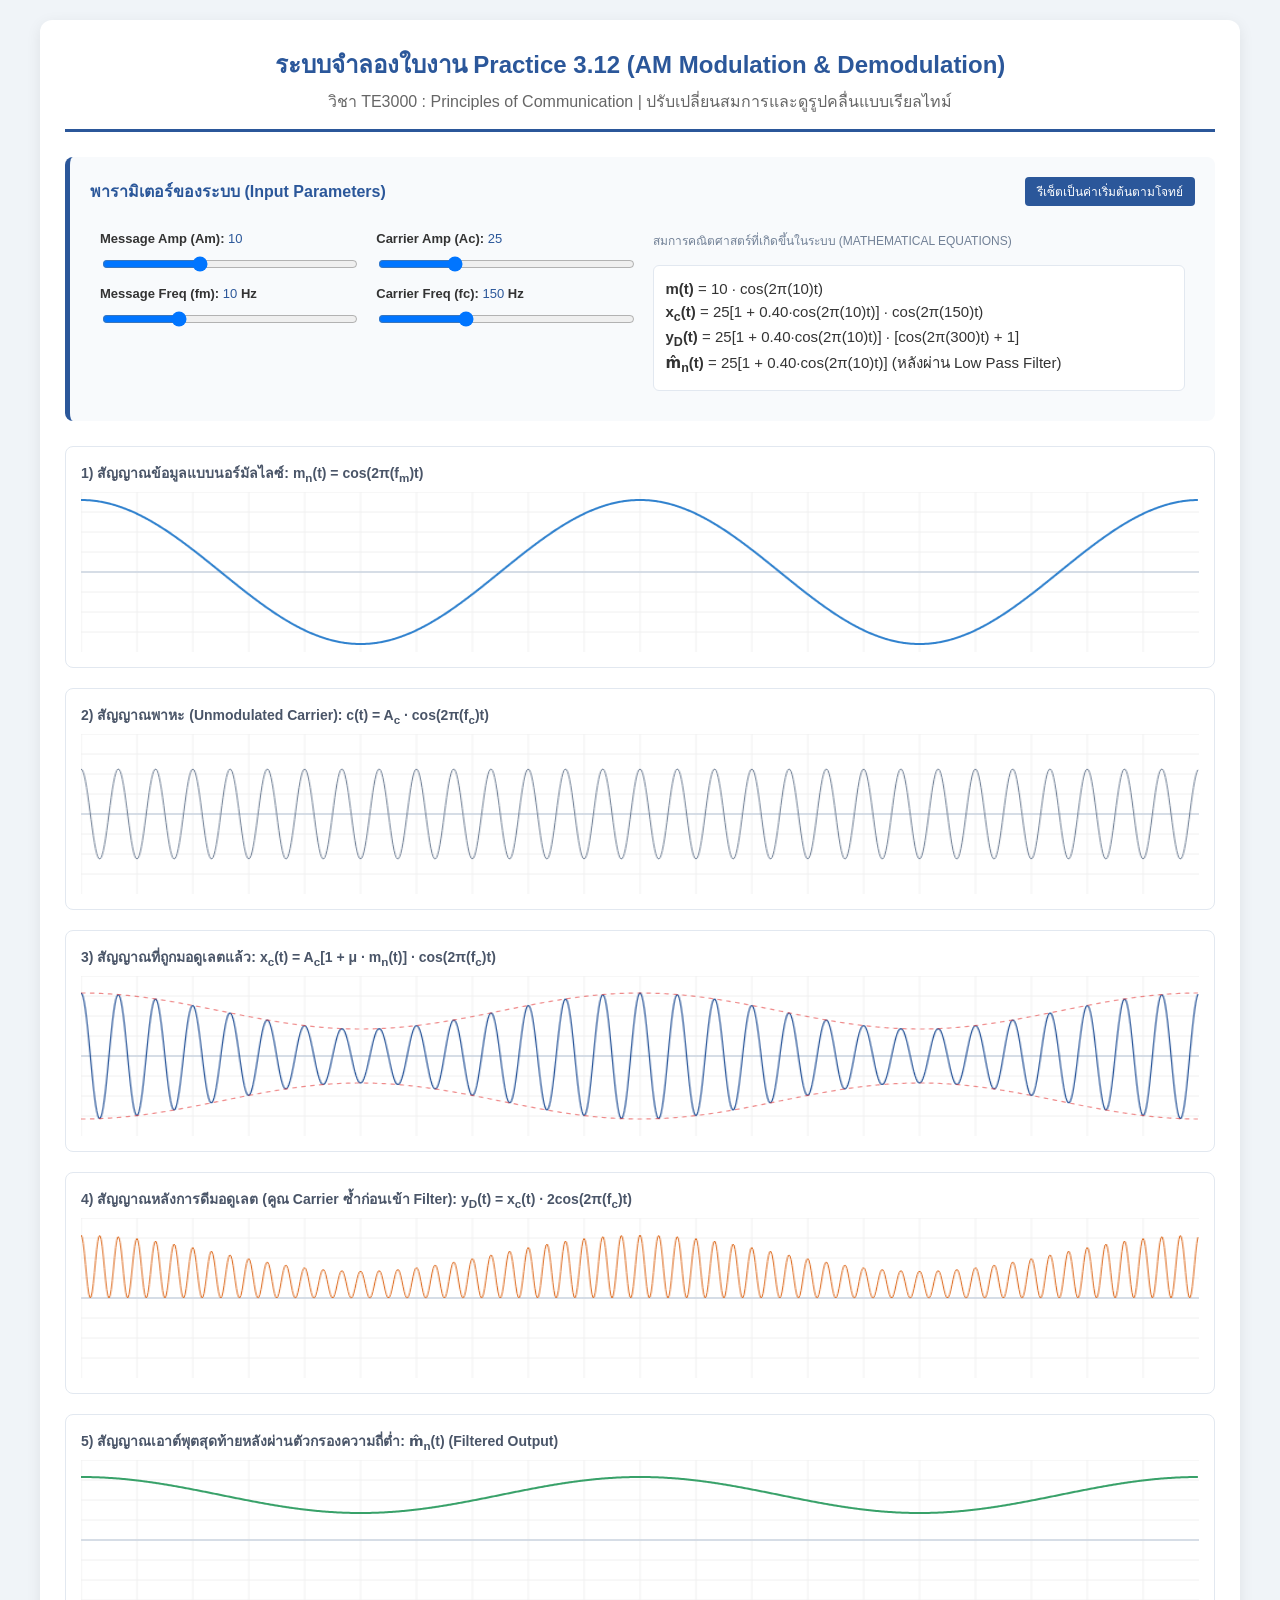
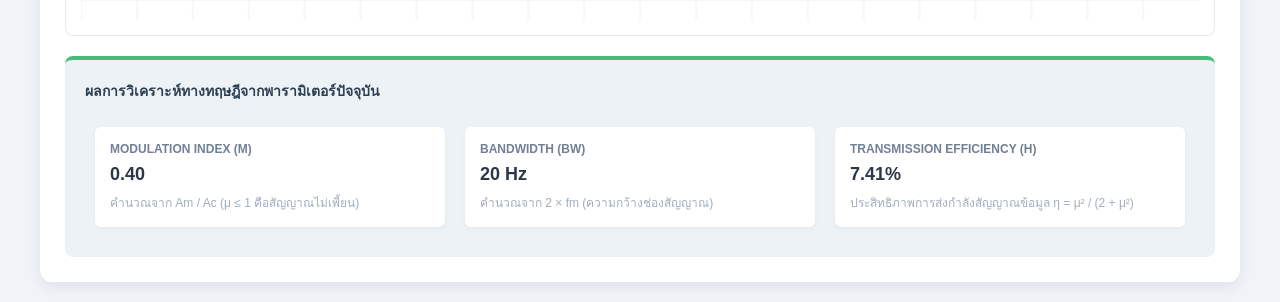
==== index.html @ 5f6ad532 "fix filename to index.html" ====
<!DOCTYPE html>
<html lang="th">
<head>
    <meta charset="UTF-8">
    <meta name="viewport" content="width=device-width, initial-scale=1.0">
    <title>LINEAR MODULATION</title>
    <style>
        * {
            box-sizing: border-box;
            font-family: 'Segoe UI', Tahoma, Geneva, Verdana, sans-serif;
        }
        body {
            background-color: #f0f4f8;
            color: #333;
            margin: 0;
            padding: 20px;
        }
        .container {
            max-width: 1200px;
            margin: 0 auto;
            background: white;
            padding: 25px;
            border-radius: 12px;
            box-shadow: 0 4px 15px rgba(0,0,0,0.08);
        }
        .header {
            text-align: center;
            border-bottom: 3px solid #2b579a;
            padding-bottom: 15px;
            margin-bottom: 25px;
        }
        .header h1 {
            color: #2b579a;
            margin: 0;
            font-size: 24px;
        }
        .header p {
            color: #666;
            margin: 5px 0 0 0;
        }
        .control-panel {
            background: #f8fafc;
            padding: 20px;
            border-radius: 8px;
            border-left: 5px solid #2b579a;
            margin-bottom: 25px;
        }
        .panel-title {
            font-weight: bold;
            font-size: 16px;
            margin-bottom: 15px;
            color: #2b579a;
            display: flex;
            justify-content: space-between;
            align-items: center;
        }
        .btn-reset {
            background: #2b579a;
            color: white;
            border: none;
            padding: 5px 12px;
            border-radius: 4px;
            cursor: pointer;
            font-size: 12px;
        }
        .btn-reset:hover {
            background: #1e3d70;
        }
        .grid-controls {
            display: table;
            width: 100%;
        }
        .grid-row {
            display: table-row;
        }
        .grid-cell {
            display: table-cell;
            width: 25%;
            padding: 10px;
            vertical-align: top;
        }
        .control-group {
            margin-bottom: 10px;
        }
        .control-group label {
            display: block;
            font-size: 13px;
            font-weight: 600;
            margin-bottom: 5px;
        }
        .control-group input[type="range"] {
            width: 100%;
            margin-top: 5px;
        }
        .value-display {
            font-weight: normal;
            color: #2b579a;
        }
        .math-box {
            background: #fff;
            border: 1px solid #e2e8f0;
            padding: 12px;
            border-radius: 6px;
            margin-top: 15px;
            font-family: 'Times New Roman', Times, serif;
            font-size: 15px;
            line-height: 1.5;
        }
        .math-title {
            font-family: sans-serif;
            font-size: 12px;
            color: #718096;
            text-transform: uppercase;
            margin-bottom: 5px;
        }
        .canvas-container {
            margin-bottom: 20px;
            background: #fff;
            border: 1px solid #e2e8f0;
            border-radius: 8px;
            padding: 15px;
        }
        .canvas-title {
            font-size: 14px;
            font-weight: bold;
            margin-bottom: 8px;
            color: #4a5568;
        }
        canvas {
            width: 100%;
            height: 160px;
            display: block;
        }
        .analysis-panel {
            background: #edf2f7;
            padding: 20px;
            border-radius: 8px;
            border-top: 4px solid #48bb78;
        }
        .analysis-grid {
            display: table;
            width: 100%;
        }
        .analysis-cell {
            display: table-cell;
            width: 33.33%;
            padding: 10px;
            vertical-align: top;
        }
        .stat-card {
            background: white;
            padding: 15px;
            border-radius: 6px;
            box-shadow: 0 2px 4px rgba(0,0,0,0.04);
            height: 100%;
        }
        .stat-label {
            font-size: 12px;
            color: #718096;
            font-weight: 600;
            text-transform: uppercase;
        }
        .stat-value {
            font-size: 18px;
            font-weight: bold;
            color: #2d3748;
            margin: 8px 0;
        }
        .stat-desc {
            font-size: 12px;
            color: #a0aec0;
        }
        @media (max-width: 768px) {
            .grid-cell, .analysis-cell {
                display: block;
                width: 100%;
                padding: 5px 0;
            }
        }
    </style>
</head>
<body>

<div class="container">
    <div class="header">
        <h1>ระบบจำลองใบงาน Practice 3.12 (AM Modulation & Demodulation)</h1>
        <p>วิชา TE3000 : Principles of Communication | ปรับเปลี่ยนสมการและดูรูปคลื่นแบบเรียลไทม์</p>
    </div>

    <div class="main-layout">
        <div class="control-panel">
            <div class="panel-title">
                <span>พารามิเตอร์ของระบบ (Input Parameters)</span>
                <button class="btn-reset" onclick="resetToDefaults()">รีเซ็ตเป็นค่าเริ่มต้นตามโจทย์</button>
            </div>
            
            <div class="grid-controls">
                <div class="grid-row">
                    <div class="grid-cell">
                        <div class="control-group">
                            <label>Message Amp (Am): <span id="Am-val" class="value-display">10</span></label>
                            <input type="range" id="param-Am" min="1" max="25" step="0.5" value="10">
                        </div>
                        <div class="control-group">
                            <label>Message Freq (fm): <span id="fm-val" class="value-display">10</span> Hz</label>
                            <input type="range" id="param-fm" min="2" max="30" step="1" value="10">
                        </div>
                    </div>
                    
                    <div class="grid-cell">
                        <div class="control-group">
                            <label>Carrier Amp (Ac): <span id="Ac-val" class="value-display">25</span></label>
                            <input type="range" id="param-Ac" min="15" max="50" step="1" value="25">
                        </div>
                        <div class="control-group">
                            <label>Carrier Freq (fc): <span id="fc-val" class="value-display">150</span> Hz</label>
                            <input type="range" id="param-fc" min="100" max="250" step="5" value="150">
                        </div>
                    </div>

                    <div class="grid-cell" style="width: 50%;">
                        <div class="math-title">สมการคณิตศาสตร์ที่เกิดขึ้นในระบบ (Mathematical Equations)</div>
                        <div class="math-box">
                            <div><strong>m(t)</strong> = <span id="eq-mt">10 · cos(2π(10)t)</span></div>
                            <div><strong>x<sub>c</sub>(t)</strong> = <span id="eq-xct">25[1 + 0.40·cos(2π(10)t)] · cos(2π(150)t)</span></div>
                            <div><strong>y<sub>D</sub>(t)</strong> = <span id="eq-ydt">25[1 + 0.40·cos(2π(10)t)] · [cos(2π(300)t) + 1]</span></div>
                            <div><strong>m̂<sub>n</sub>(t)</strong> = <span id="eq-mnt">25[1 + 0.40·cos(2π(10)t)]</span> (หลังผ่าน Low Pass Filter)</div>
                        </div>
                    </div>
                </div>
            </div>
        </div>

        <div class="visual-panel">
            <div class="canvas-container">
                <div class="canvas-title">1) สัญญาณข้อมูลแบบนอร์มัลไลซ์: m<sub>n</sub>(t) = cos(2π(f<sub>m</sub>)t)</div>
                <canvas id="canvas-mn" width="1000" height="160"></canvas>
            </div>

            <div class="canvas-container">
                <div class="canvas-title">2) สัญญาณพาหะ (Unmodulated Carrier): c(t) = A<sub>c</sub> · cos(2π(f<sub>c</sub>)t)</div>
                <canvas id="canvas-c" width="1000" height="160"></canvas>
            </div>

            <div class="canvas-container">
                <div class="canvas-title">3) สัญญาณที่ถูกมอดูเลตแล้ว: x<sub>c</sub>(t) = A<sub>c</sub>[1 + μ · m<sub>n</sub>(t)] · cos(2π(f<sub>c</sub>)t)</div>
                <canvas id="canvas-xc" width="1000" height="160"></canvas>
            </div>

            <div class="canvas-container">
                <div class="canvas-title">4) สัญญาณหลังการดีมอดูเลต (คูณ Carrier ซ้ำก่อนเข้า Filter): y<sub>D</sub>(t) = x<sub>c</sub>(t) · 2cos(2π(f<sub>c</sub>)t)</div>
                <canvas id="canvas-yd" width="1000" height="160"></canvas>
            </div>

            <div class="canvas-container">
                <div class="canvas-title">5) สัญญาณเอาต์พุตสุดท้ายหลังผ่านตัวกรองความถี่ต่ำ: m̂<sub>n</sub>(t) (Filtered Output)</div>
                <canvas id="canvas-output" width="1000" height="160"></canvas>
            </div>
        </div>

        <div class="analysis-panel">
            <div class="canvas-title" style="color: #2c3e50; margin-bottom: 15px;">ผลการวิเคราะห์ทางทฤษฎีจากพารามิเตอร์ปัจจุบัน</div>
            <div class="analysis-grid">
                <div class="grid-row">
                    <div class="analysis-cell">
                        <div class="stat-card">
                            <div class="stat-label">Modulation Index (μ)</div>
                            <div id="stat-mu" class="stat-value">0.40</div>
                            <div class="stat-desc">คำนวณจาก Am / Ac (μ ≤ 1 คือสัญญาณไม่เพี้ยน)</div>
                        </div>
                    </div>
                    <div class="analysis-cell">
                        <div class="stat-card">
                            <div class="stat-label">Bandwidth (BW)</div>
                            <div id="stat-bw" class="stat-value">20 Hz</div>
                            <div class="stat-desc">คำนวณจาก 2 × fm (ความกว้างช่องสัญญาณ)</div>
                        </div>
                    </div>
                    <div class="analysis-cell">
                        <div class="stat-card">
                            <div class="stat-label">Transmission Efficiency (η)</div>
                            <div id="stat-eff" class="stat-value">7.41%</div>
                            <div class="stat-desc">ประสิทธิภาพการส่งกำลังสัญญาณข้อมูล η = μ² / (2 + μ²)</div>
                        </div>
                    </div>
                </div>
            </div>
        </div>
    </div>
</div>

<script>
    const paramAm = document.getElementById('param-Am');
    const paramFm = document.getElementById('param-fm');
    const paramAc = document.getElementById('param-Ac');
    const paramFc = document.getElementById('param-fc');

    const AmVal = document.getElementById('Am-val');
    const fmVal = document.getElementById('fm-val');
    const AcVal = document.getElementById('Ac-val');
    const fcVal = document.getElementById('fc-val');

    const eqMt = document.getElementById('eq-mt');
    const eqXct = document.getElementById('eq-xct');
    const eqYdt = document.getElementById('eq-ydt');
    const eqMnt = document.getElementById('eq-mnt');

    const statMu = document.getElementById('stat-mu');
    const statBw = document.getElementById('stat-bw');
    const statEff = document.getElementById('stat-eff');

    const canvasMn = document.getElementById('canvas-mn');
    const canvasC = document.getElementById('canvas-c');
    const canvasXc = document.getElementById('canvas-xc');
    const canvasYd = document.getElementById('canvas-yd');
    const canvasOutput = document.getElementById('canvas-output');

    function resetToDefaults() {
        paramAm.value = 10;
        paramFm.value = 10;
        paramAc.value = 25;
        paramFc.value = 150;
        updateAll();
    }

    function drawGrid(canvas, ctx) {
        const w = canvas.width;
        const h = canvas.height;
        const midY = h / 2;

        ctx.clearRect(0, 0, w, h);
        ctx.strokeStyle = '#f0f0f0';
        ctx.lineWidth = 1;
        
        for (let x = 0; x < w; x += 50) {
            ctx.beginPath(); ctx.moveTo(x, 0); ctx.lineTo(x, h); ctx.stroke();
        }
        for (let y = 0; y < h; y += 20) {
            ctx.beginPath(); ctx.moveTo(0, y); ctx.lineTo(w, y); ctx.stroke();
        }

        ctx.strokeStyle = '#cbd5e0';
        ctx.lineWidth = 1.5;
        ctx.beginPath(); ctx.moveTo(0, midY); ctx.lineTo(w, midY); ctx.stroke();
    }

    function updateAll() {
        const Am = parseFloat(paramAm.value);
        const fm = parseFloat(paramFm.value);
        const Ac = parseFloat(paramAc.value);
        const fc = parseFloat(paramFc.value);

        const mu = Am / Ac;
        const bw = 2 * fm;
        const efficiency = (Math.pow(mu, 2) / (2 + Math.pow(mu, 2))) * 100;

        AmVal.innerText = Am;
        fmVal.innerText = fm;
        AcVal.innerText = Ac;
        fcVal.innerText = fc;

        statMu.innerText = mu.toFixed(2);
        statBw.innerText = bw + " Hz";
        statEff.innerText = efficiency.toFixed(2) + "%";

        if (mu > 1) {
            statMu.style.color = '#e53e3e';
            statMu.innerText += " (Overmodulation! รูปคลื่นหักเหเพี้ยน)";
        } else {
            statMu.style.color = '#2d3748';
        }

        eqMt.innerText = `${Am} · cos(2π(${fm})t)`;
        eqXct.innerText = `${Ac}[1 + ${mu.toFixed(2)}·cos(2π(${fm})t)] · cos(2π(${fc})t)`;
        eqYdt.innerText = `${Ac}[1 + ${mu.toFixed(2)}·cos(2π(${fm})t)] · [cos(2π(${2*fc})t) + 1]`;
        eqMnt.innerText = `${Ac}[1 + ${mu.toFixed(2)}·cos(2π(${fm})t)]`;

        const scaleY = 1.8; 
        const ctxMn = canvasMn.getContext('2d');
        const ctxC = canvasC.getContext('2d');
        const ctxXc = canvasXc.getContext('2d');
        const ctxYd = canvasYd.getContext('2d');
        const ctxOutput = canvasOutput.getContext('2d');

        drawGrid(canvasMn, ctxMn);
        drawGrid(canvasC, ctxC);
        drawGrid(canvasXc, ctxXc);
        drawGrid(canvasYd, ctxYd);
        drawGrid(canvasOutput, ctxOutput);

        const totalTime = 0.2; 

        ctxMn.beginPath(); ctxMn.strokeStyle = '#3182ce'; ctxMn.lineWidth = 2;
        ctxC.beginPath(); ctxC.strokeStyle = '#718096'; ctxC.lineWidth = 1;
        ctxXc.beginPath(); ctxXc.strokeStyle = '#2b579a'; ctxXc.lineWidth = 1.2;
        ctxYd.beginPath(); ctxYd.strokeStyle = '#dd6b20'; ctxYd.lineWidth = 1;
        ctxOutput.beginPath(); ctxOutput.strokeStyle = '#38a169'; ctxOutput.lineWidth = 2;

        let envTopPoints = [];
        let envBotPoints = [];

        for (let x = 0; x < canvasMn.width; x++) {
            let t = (x / canvasMn.width) * totalTime;

            // 1. Normalized Message Signal
            let mn_val = Math.cos(2 * Math.PI * fm * t);
            let y_mn = (canvasMn.height / 2) - (mn_val * 40 * scaleY);
            if (x === 0) ctxMn.moveTo(x, y_mn); else ctxMn.lineTo(x, y_mn);

            // 2. Carrier Signal
            let c_val = Ac * Math.cos(2 * Math.PI * fc * t);
            let y_c = (canvasC.height / 2) - (c_val * scaleY);
            if (x === 0) ctxC.moveTo(x, y_c); else ctxC.lineTo(x, y_c);

            // 3. AM Modulated Signal
            let envelope = Ac * (1 + mu * mn_val);
            let xc_val = envelope * Math.cos(2 * Math.PI * fc * t);
            let y_xc = (canvasXc.height / 2) - (xc_val * scaleY);
            if (x === 0) ctxXc.moveTo(x, y_xc); else ctxXc.lineTo(x, y_xc);
            
            envTopPoints.push({x: x, y: (canvasXc.height / 2) - (envelope * scaleY)});
            envBotPoints.push({x: x, y: (canvasXc.height / 2) + (envelope * scaleY)});

            // 4. Demodulated Output Before LPF
            let yd_val = xc_val * 2 * Math.cos(2 * Math.PI * fc * t);
            let y_yd = (canvasYd.height / 2) - (yd_val * 0.5 * scaleY);
            if (x === 0) ctxYd.moveTo(x, y_yd); else ctxYd.lineTo(x, y_yd);

            // 5. Filtered Output (m̂_n)
            let y_out = (canvasOutput.height / 2) - (envelope * scaleY);
            if (x === 0) ctxOutput.moveTo(x, y_out); else ctxOutput.lineTo(x, y_out);
        }

        ctxMn.stroke(); ctxC.stroke(); ctxXc.stroke(); ctxYd.stroke(); ctxOutput.stroke();

        // วาดเส้นกรอบซองสัญญาณ (Envelope) ประสีแดงบนช่องสัญญาณมอดูเลต
        ctxXc.beginPath();
        ctxXc.strokeStyle = 'rgba(229, 62, 62, 0.6)';
        ctxXc.setLineDash([4, 4]);
        ctxXc.moveTo(envTopPoints[0].x, envTopPoints[0].y);
        for(let i=1; i<envTopPoints.length; i++) ctxXc.lineTo(envTopPoints[i].x, envTopPoints[i].y);
        ctxXc.moveTo(envBotPoints[0].x, envBotPoints[0].y);
        for(let i=1; i<envBotPoints.length; i++) ctxXc.lineTo(envBotPoints[i].x, envBotPoints[i].y);
        ctxXc.stroke(); ctxXc.setLineDash([]);
    }

    paramAm.addEventListener('input', updateAll);
    paramFm.addEventListener('input', updateAll);
    paramAc.addEventListener('input', updateAll);
    paramFc.addEventListener('input', updateAll);

    updateAll();
</script>
</body>
</html>
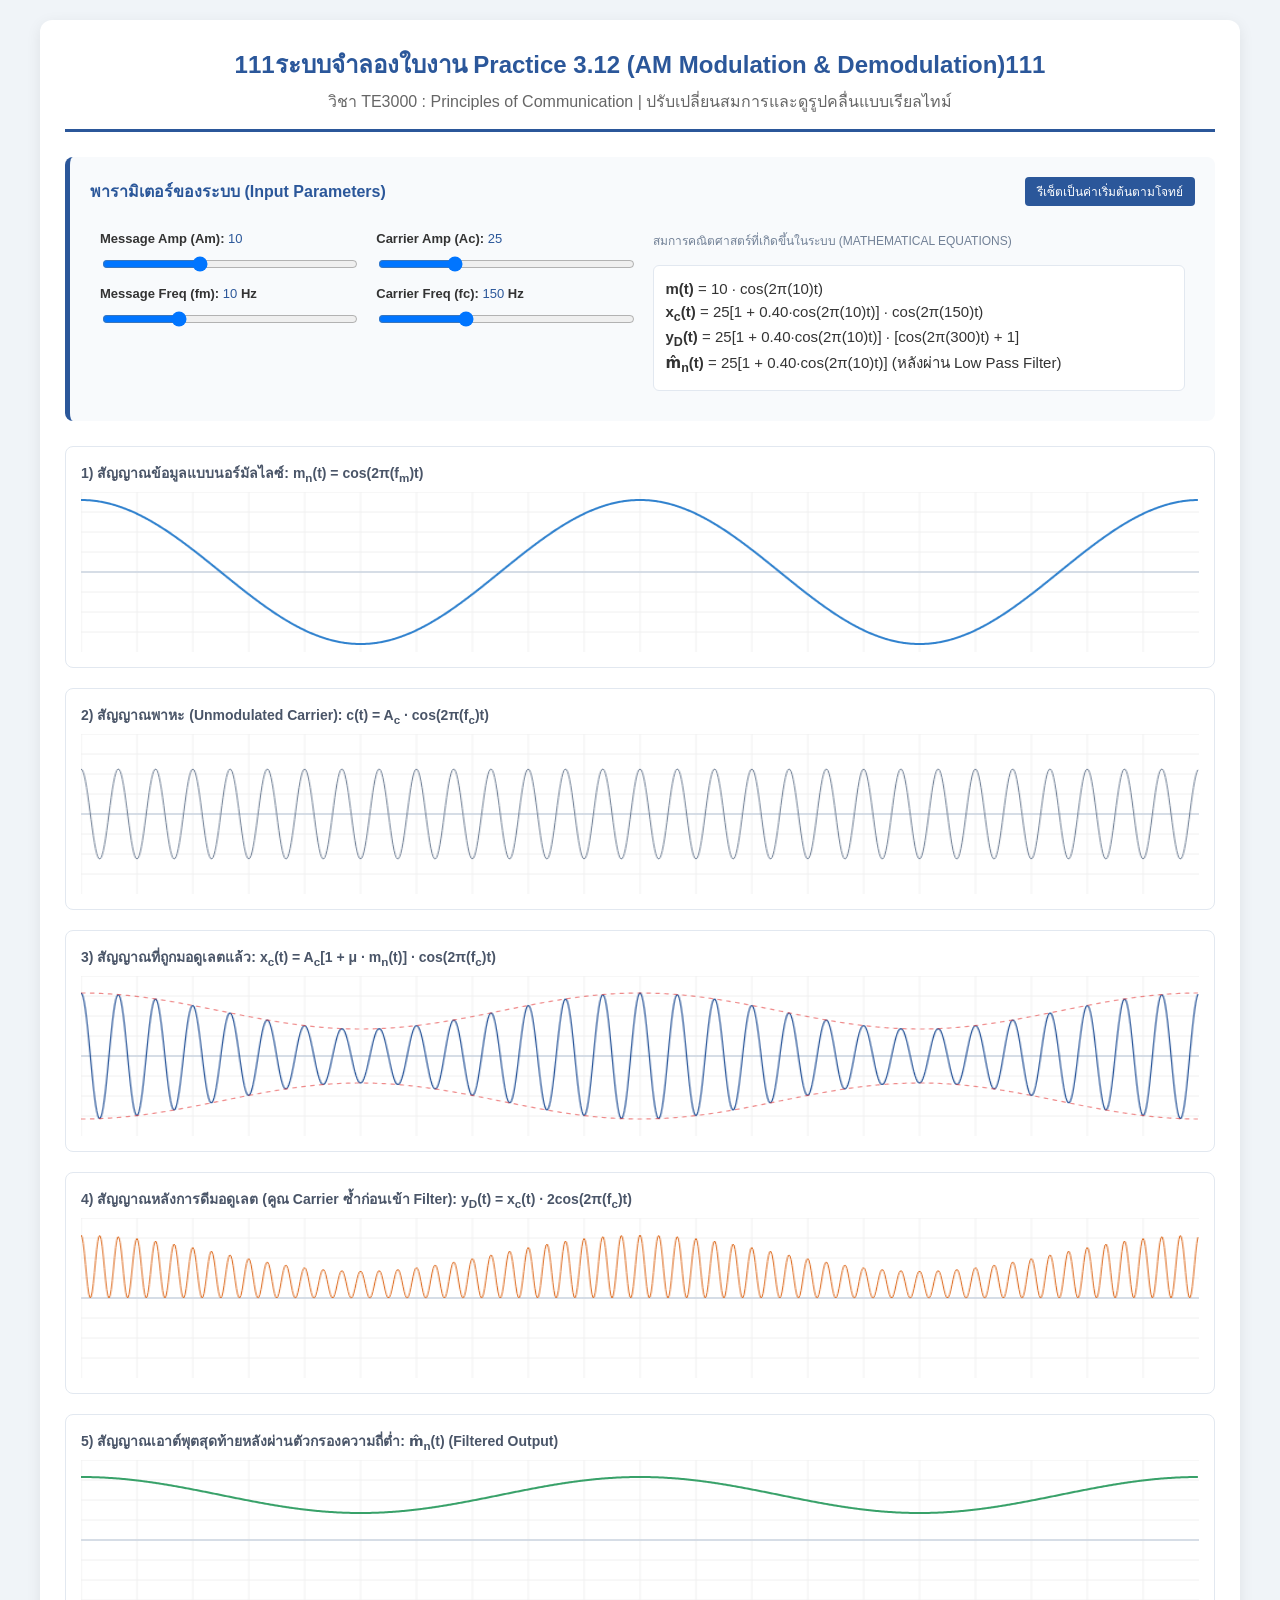
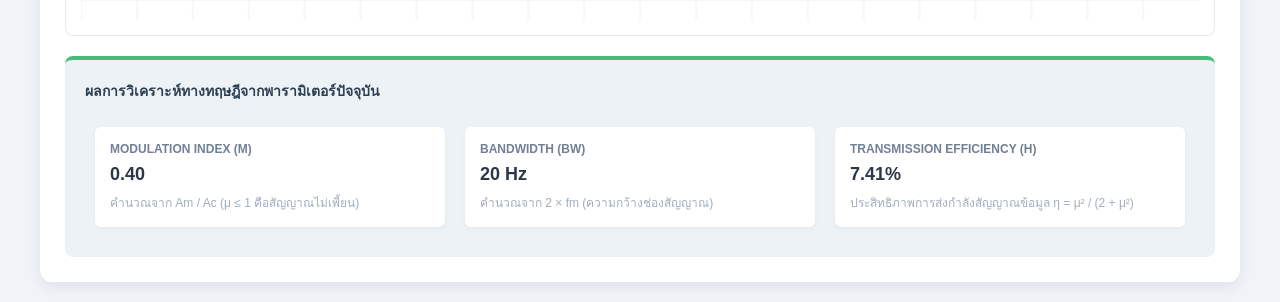
==== commit d69a7a73: "fix filename to index.html" ====
--- a/index.html
+++ b/index.html
@@ -183,7 +183,7 @@
 
 <div class="container">
     <div class="header">
-        <h1>ระบบจำลองใบงาน Practice 3.12 (AM Modulation & Demodulation)</h1>
+        <h1>111ระบบจำลองใบงาน Practice 3.12 (AM Modulation & Demodulation)111</h1>
         <p>วิชา TE3000 : Principles of Communication | ปรับเปลี่ยนสมการและดูรูปคลื่นแบบเรียลไทม์</p>
     </div>
 
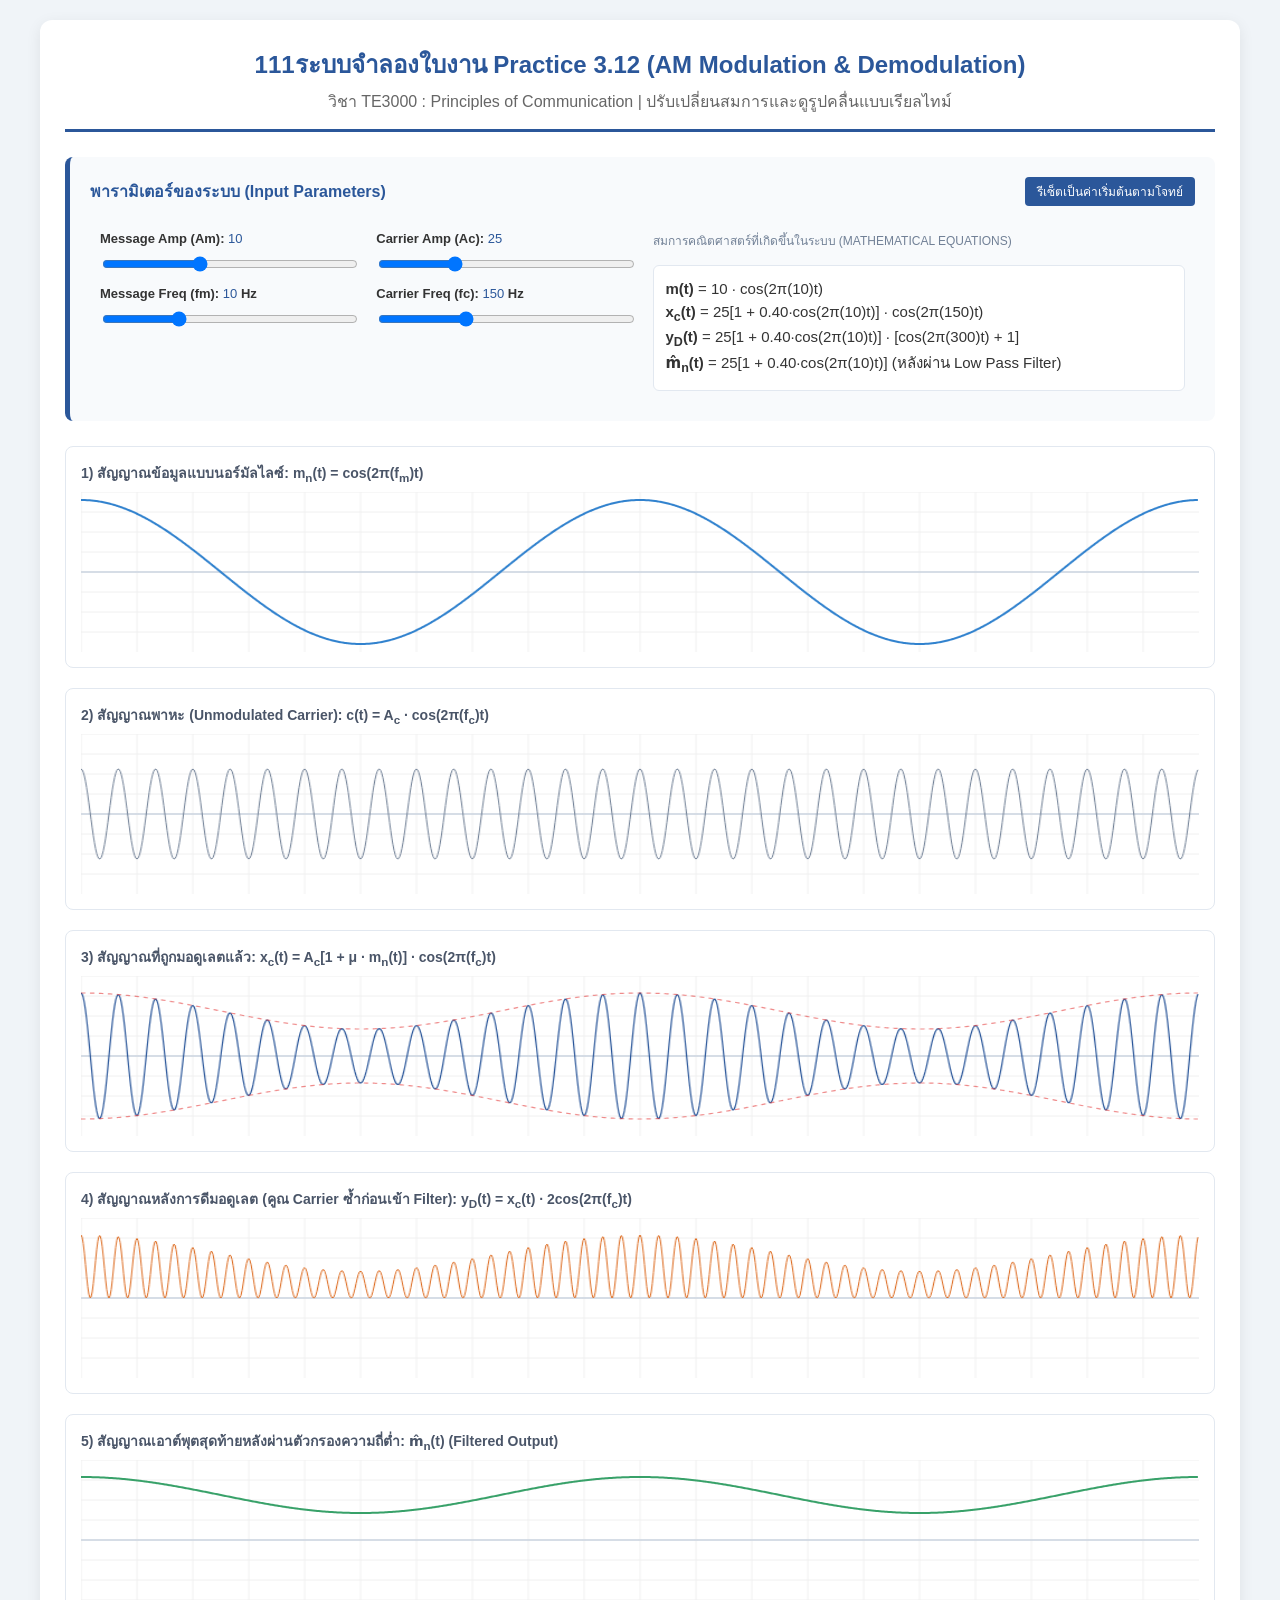
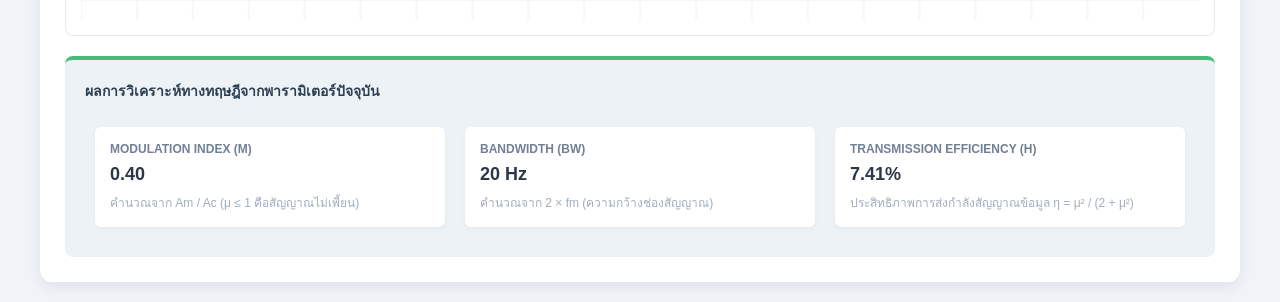
==== commit d247afa8: "update" ====
--- a/index.html
+++ b/index.html
@@ -183,7 +183,7 @@
 
 <div class="container">
     <div class="header">
-        <h1>111ระบบจำลองใบงาน Practice 3.12 (AM Modulation & Demodulation)111</h1>
+        <h1>111ระบบจำลองใบงาน Practice 3.12 (AM Modulation & Demodulation)</h1>
         <p>วิชา TE3000 : Principles of Communication | ปรับเปลี่ยนสมการและดูรูปคลื่นแบบเรียลไทม์</p>
     </div>
 
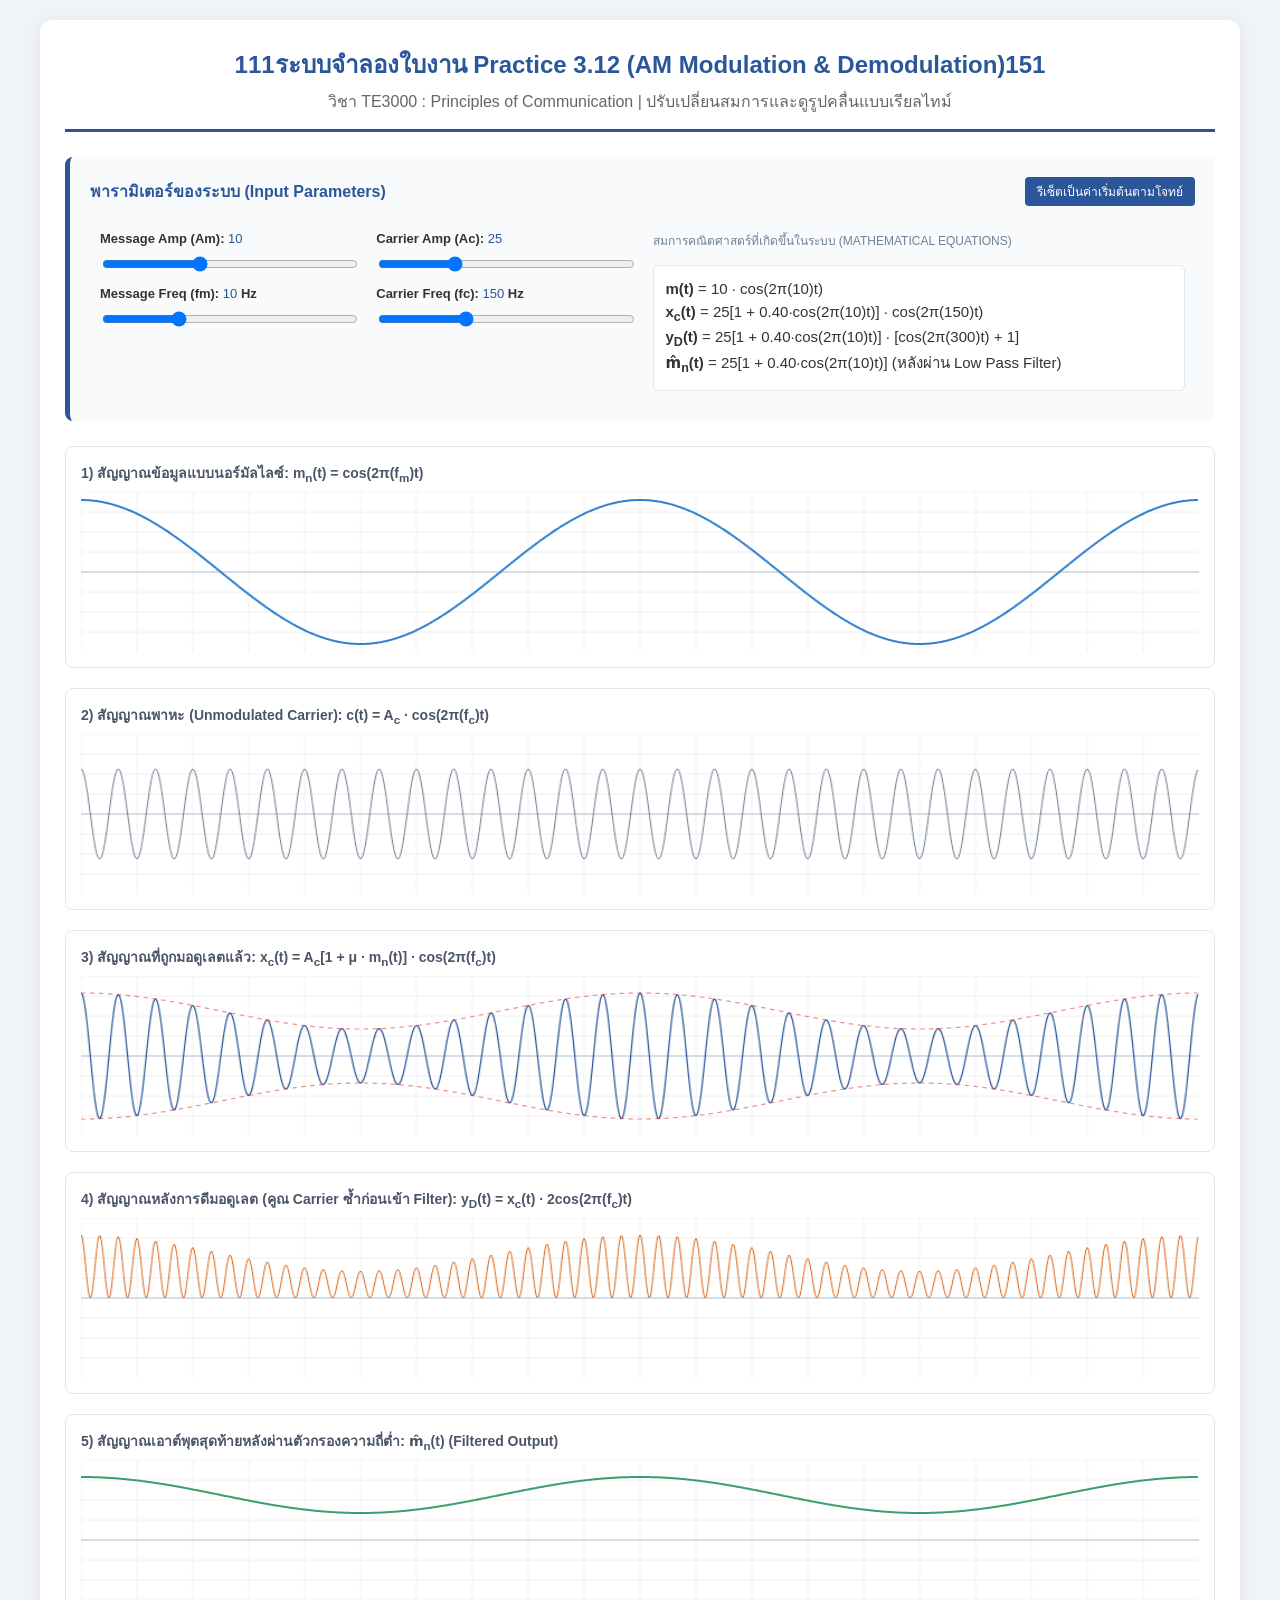
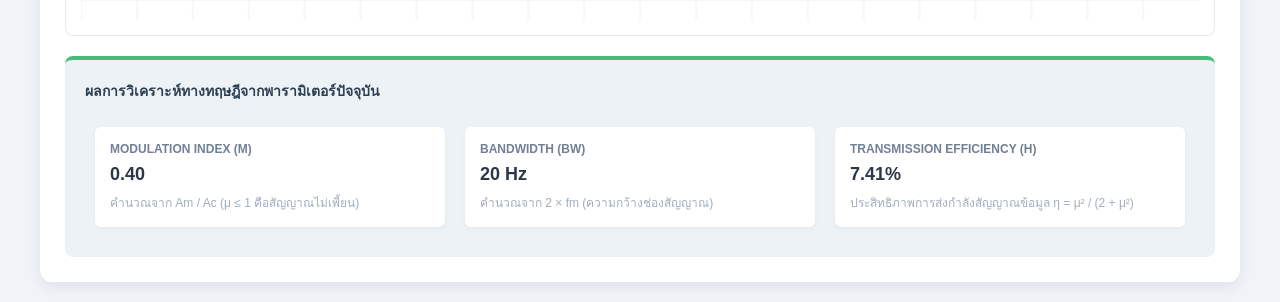
==== commit 4773cd45: "update" ====
--- a/index.html
+++ b/index.html
@@ -183,7 +183,7 @@
 
 <div class="container">
     <div class="header">
-        <h1>111ระบบจำลองใบงาน Practice 3.12 (AM Modulation & Demodulation)</h1>
+        <h1>111ระบบจำลองใบงาน Practice 3.12 (AM Modulation & Demodulation)151</h1>
         <p>วิชา TE3000 : Principles of Communication | ปรับเปลี่ยนสมการและดูรูปคลื่นแบบเรียลไทม์</p>
     </div>
 
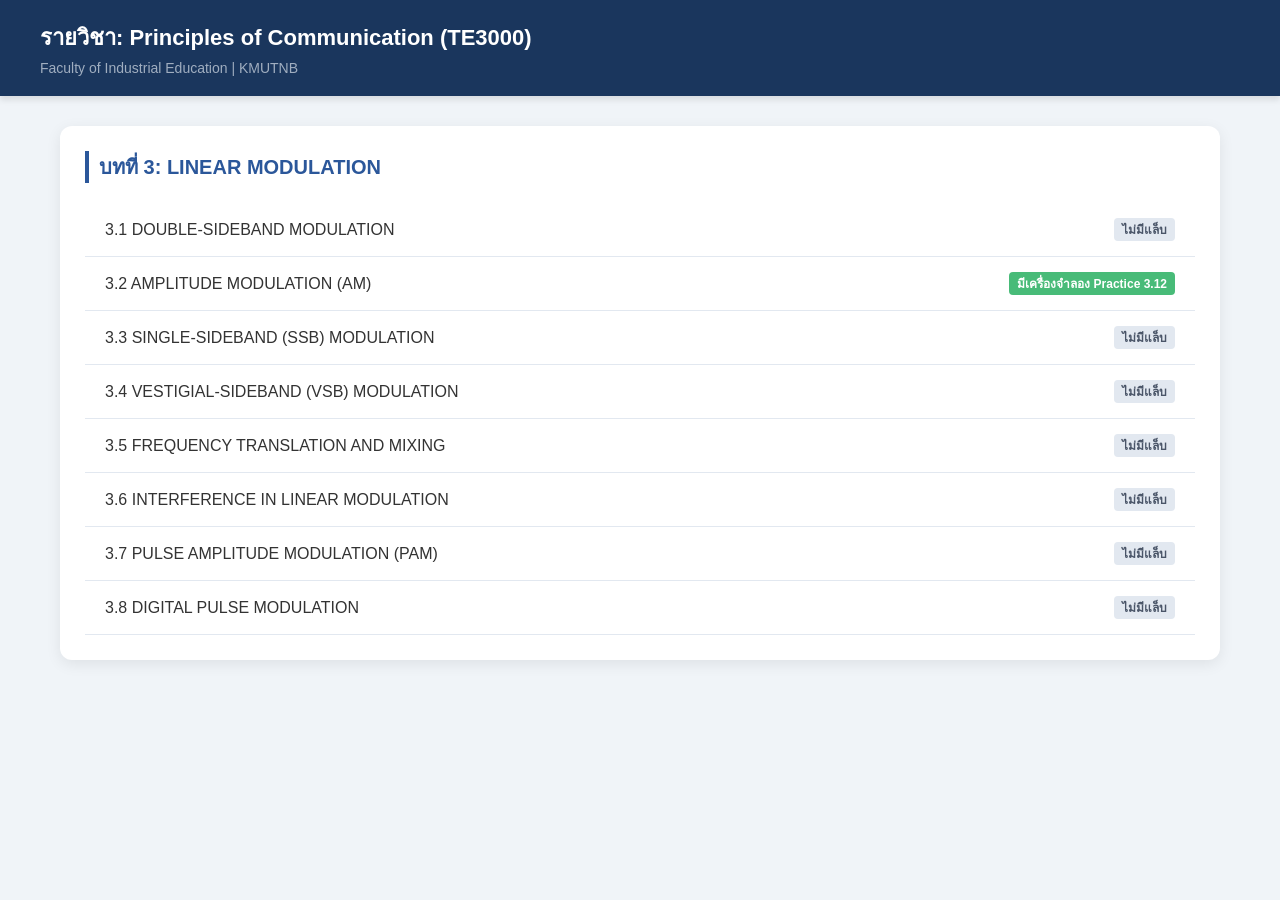
==== commit 1e732453: "split files into modules" ====
--- a/index.html
+++ b/index.html
@@ -3,453 +3,75 @@
 <head>
     <meta charset="UTF-8">
     <meta name="viewport" content="width=device-width, initial-scale=1.0">
-    <title>LINEAR MODULATION</title>
-    <style>
-        * {
-            box-sizing: border-box;
-            font-family: 'Segoe UI', Tahoma, Geneva, Verdana, sans-serif;
-        }
-        body {
-            background-color: #f0f4f8;
-            color: #333;
-            margin: 0;
-            padding: 20px;
-        }
-        .container {
-            max-width: 1200px;
-            margin: 0 auto;
-            background: white;
-            padding: 25px;
-            border-radius: 12px;
-            box-shadow: 0 4px 15px rgba(0,0,0,0.08);
-        }
-        .header {
-            text-align: center;
-            border-bottom: 3px solid #2b579a;
-            padding-bottom: 15px;
-            margin-bottom: 25px;
-        }
-        .header h1 {
-            color: #2b579a;
-            margin: 0;
-            font-size: 24px;
-        }
-        .header p {
-            color: #666;
-            margin: 5px 0 0 0;
-        }
-        .control-panel {
-            background: #f8fafc;
-            padding: 20px;
-            border-radius: 8px;
-            border-left: 5px solid #2b579a;
-            margin-bottom: 25px;
-        }
-        .panel-title {
-            font-weight: bold;
-            font-size: 16px;
-            margin-bottom: 15px;
-            color: #2b579a;
-            display: flex;
-            justify-content: space-between;
-            align-items: center;
-        }
-        .btn-reset {
-            background: #2b579a;
-            color: white;
-            border: none;
-            padding: 5px 12px;
-            border-radius: 4px;
-            cursor: pointer;
-            font-size: 12px;
-        }
-        .btn-reset:hover {
-            background: #1e3d70;
-        }
-        .grid-controls {
-            display: table;
-            width: 100%;
-        }
-        .grid-row {
-            display: table-row;
-        }
-        .grid-cell {
-            display: table-cell;
-            width: 25%;
-            padding: 10px;
-            vertical-align: top;
-        }
-        .control-group {
-            margin-bottom: 10px;
-        }
-        .control-group label {
-            display: block;
-            font-size: 13px;
-            font-weight: 600;
-            margin-bottom: 5px;
-        }
-        .control-group input[type="range"] {
-            width: 100%;
-            margin-top: 5px;
-        }
-        .value-display {
-            font-weight: normal;
-            color: #2b579a;
-        }
-        .math-box {
-            background: #fff;
-            border: 1px solid #e2e8f0;
-            padding: 12px;
-            border-radius: 6px;
-            margin-top: 15px;
-            font-family: 'Times New Roman', Times, serif;
-            font-size: 15px;
-            line-height: 1.5;
-        }
-        .math-title {
-            font-family: sans-serif;
-            font-size: 12px;
-            color: #718096;
-            text-transform: uppercase;
-            margin-bottom: 5px;
-        }
-        .canvas-container {
-            margin-bottom: 20px;
-            background: #fff;
-            border: 1px solid #e2e8f0;
-            border-radius: 8px;
-            padding: 15px;
-        }
-        .canvas-title {
-            font-size: 14px;
-            font-weight: bold;
-            margin-bottom: 8px;
-            color: #4a5568;
-        }
-        canvas {
-            width: 100%;
-            height: 160px;
-            display: block;
-        }
-        .analysis-panel {
-            background: #edf2f7;
-            padding: 20px;
-            border-radius: 8px;
-            border-top: 4px solid #48bb78;
-        }
-        .analysis-grid {
-            display: table;
-            width: 100%;
-        }
-        .analysis-cell {
-            display: table-cell;
-            width: 33.33%;
-            padding: 10px;
-            vertical-align: top;
-        }
-        .stat-card {
-            background: white;
-            padding: 15px;
-            border-radius: 6px;
-            box-shadow: 0 2px 4px rgba(0,0,0,0.04);
-            height: 100%;
-        }
-        .stat-label {
-            font-size: 12px;
-            color: #718096;
-            font-weight: 600;
-            text-transform: uppercase;
-        }
-        .stat-value {
-            font-size: 18px;
-            font-weight: bold;
-            color: #2d3748;
-            margin: 8px 0;
-        }
-        .stat-desc {
-            font-size: 12px;
-            color: #a0aec0;
-        }
-        @media (max-width: 768px) {
-            .grid-cell, .analysis-cell {
-                display: block;
-                width: 100%;
-                padding: 5px 0;
-            }
-        }
-    </style>
+    <title>Principles of Communication - Chapter 3</title>
+    <link rel="stylesheet" href="style.css">
 </head>
 <body>
 
-<div class="container">
-    <div class="header">
-        <h1>111ระบบจำลองใบงาน Practice 3.12 (AM Modulation & Demodulation)151</h1>
-        <p>วิชา TE3000 : Principles of Communication | ปรับเปลี่ยนสมการและดูรูปคลื่นแบบเรียลไทม์</p>
+    <div class="header-bar">
+        <h1>รายวิชา: Principles of Communication (TE3000)</h1>
+        <p>Faculty of Industrial Education | KMUTNB</p>
     </div>
 
-    <div class="main-layout">
-        <div class="control-panel">
-            <div class="panel-title">
-                <span>พารามิเตอร์ของระบบ (Input Parameters)</span>
-                <button class="btn-reset" onclick="resetToDefaults()">รีเซ็ตเป็นค่าเริ่มต้นตามโจทย์</button>
-            </div>
-            
-            <div class="grid-controls">
-                <div class="grid-row">
-                    <div class="grid-cell">
-                        <div class="control-group">
-                            <label>Message Amp (Am): <span id="Am-val" class="value-display">10</span></label>
-                            <input type="range" id="param-Am" min="1" max="25" step="0.5" value="10">
-                        </div>
-                        <div class="control-group">
-                            <label>Message Freq (fm): <span id="fm-val" class="value-display">10</span> Hz</label>
-                            <input type="range" id="param-fm" min="2" max="30" step="1" value="10">
-                        </div>
-                    </div>
-                    
-                    <div class="grid-cell">
-                        <div class="control-group">
-                            <label>Carrier Amp (Ac): <span id="Ac-val" class="value-display">25</span></label>
-                            <input type="range" id="param-Ac" min="15" max="50" step="1" value="25">
-                        </div>
-                        <div class="control-group">
-                            <label>Carrier Freq (fc): <span id="fc-val" class="value-display">150</span> Hz</label>
-                            <input type="range" id="param-fc" min="100" max="250" step="5" value="150">
-                        </div>
-                    </div>
-
-                    <div class="grid-cell" style="width: 50%;">
-                        <div class="math-title">สมการคณิตศาสตร์ที่เกิดขึ้นในระบบ (Mathematical Equations)</div>
-                        <div class="math-box">
-                            <div><strong>m(t)</strong> = <span id="eq-mt">10 · cos(2π(10)t)</span></div>
-                            <div><strong>x<sub>c</sub>(t)</strong> = <span id="eq-xct">25[1 + 0.40·cos(2π(10)t)] · cos(2π(150)t)</span></div>
-                            <div><strong>y<sub>D</sub>(t)</strong> = <span id="eq-ydt">25[1 + 0.40·cos(2π(10)t)] · [cos(2π(300)t) + 1]</span></div>
-                            <div><strong>m̂<sub>n</sub>(t)</strong> = <span id="eq-mnt">25[1 + 0.40·cos(2π(10)t)]</span> (หลังผ่าน Low Pass Filter)</div>
-                        </div>
-                    </div>
-                </div>
+    <div class="container">
+        
+        <div id="main-menu" class="page active">
+            <div class="card">
+                <div class="chapter-title">บทที่ 3: LINEAR MODULATION</div>
+                <ul class="menu-list">
+                    <li class="menu-item" onclick="navigateTo('page-3-1')">
+                        <span>3.1 DOUBLE-SIDEBAND MODULATION</span>
+                        <span class="badge">ไม่มีแล็บ</span>
+                    </li>
+                    <li class="menu-item" onclick="navigateTo('page-3-2')">
+                        <span>3.2 AMPLITUDE MODULATION (AM)</span>
+                        <span class="badge" style="background-color: #48bb78; color: white;">มีเครื่องจำลอง Practice 3.12</span>
+                    </li>
+                    <li class="menu-item" onclick="navigateTo('page-3-3')">
+                        <span>3.3 SINGLE-SIDEBAND (SSB) MODULATION</span>
+                        <span class="badge">ไม่มีแล็บ</span>
+                    </li>
+                    <li class="menu-item" onclick="navigateTo('page-3-4')">
+                        <span>3.4 VESTIGIAL-SIDEBAND (VSB) MODULATION</span>
+                        <span class="badge">ไม่มีแล็บ</span>
+                    </li>
+                    <li class="menu-item" onclick="navigateTo('page-3-5')">
+                        <span>3.5 FREQUENCY TRANSLATION AND MIXING</span>
+                        <span class="badge">ไม่มีแล็บ</span>
+                    </li>
+                    <li class="menu-item" onclick="navigateTo('page-3-6')">
+                        <span>3.6 INTERFERENCE IN LINEAR MODULATION</span>
+                        <span class="badge">ไม่มีแล็บ</span>
+                    </li>
+                    <li class="menu-item" onclick="navigateTo('style-3-7')">
+                        <span>3.7 PULSE AMPLITUDE MODULATION (PAM)</span>
+                        <span class="badge">ไม่มีแล็บ</span>
+                    </li>
+                    <li class="menu-item" onclick="navigateTo('page-3-8')">
+                        <span>3.8 DIGITAL PULSE MODULATION</span>
+                        <span class="badge">ไม่มีแล็บ</span>
+                    </li>
+                </ul>
             </div>
         </div>
 
-        <div class="visual-panel">
-            <div class="canvas-container">
-                <div class="canvas-title">1) สัญญาณข้อมูลแบบนอร์มัลไลซ์: m<sub>n</sub>(t) = cos(2π(f<sub>m</sub>)t)</div>
-                <canvas id="canvas-mn" width="1000" height="160"></canvas>
-            </div>
-
-            <div class="canvas-container">
-                <div class="canvas-title">2) สัญญาณพาหะ (Unmodulated Carrier): c(t) = A<sub>c</sub> · cos(2π(f<sub>c</sub>)t)</div>
-                <canvas id="canvas-c" width="1000" height="160"></canvas>
-            </div>
-
-            <div class="canvas-container">
-                <div class="canvas-title">3) สัญญาณที่ถูกมอดูเลตแล้ว: x<sub>c</sub>(t) = A<sub>c</sub>[1 + μ · m<sub>n</sub>(t)] · cos(2π(f<sub>c</sub>)t)</div>
-                <canvas id="canvas-xc" width="1000" height="160"></canvas>
-            </div>
-
-            <div class="canvas-container">
-                <div class="canvas-title">4) สัญญาณหลังการดีมอดูเลต (คูณ Carrier ซ้ำก่อนเข้า Filter): y<sub>D</sub>(t) = x<sub>c</sub>(t) · 2cos(2π(f<sub>c</sub>)t)</div>
-                <canvas id="canvas-yd" width="1000" height="160"></canvas>
-            </div>
-
-            <div class="canvas-container">
-                <div class="canvas-title">5) สัญญาณเอาต์พุตสุดท้ายหลังผ่านตัวกรองความถี่ต่ำ: m̂<sub>n</sub>(t) (Filtered Output)</div>
-                <canvas id="canvas-output" width="1000" height="160"></canvas>
-            </div>
+        <div id="page-3-2" class="page">
+            <button class="btn-back" onclick="navigateTo('main-menu')">← กลับไปหน้าหลัก</button>
+            
+            <div id="am-simulator-container"></div>
         </div>
 
-        <div class="analysis-panel">
-            <div class="canvas-title" style="color: #2c3e50; margin-bottom: 15px;">ผลการวิเคราะห์ทางทฤษฎีจากพารามิเตอร์ปัจจุบัน</div>
-            <div class="analysis-grid">
-                <div class="grid-row">
-                    <div class="analysis-cell">
-                        <div class="stat-card">
-                            <div class="stat-label">Modulation Index (μ)</div>
-                            <div id="stat-mu" class="stat-value">0.40</div>
-                            <div class="stat-desc">คำนวณจาก Am / Ac (μ ≤ 1 คือสัญญาณไม่เพี้ยน)</div>
-                        </div>
-                    </div>
-                    <div class="analysis-cell">
-                        <div class="stat-card">
-                            <div class="stat-label">Bandwidth (BW)</div>
-                            <div id="stat-bw" class="stat-value">20 Hz</div>
-                            <div class="stat-desc">คำนวณจาก 2 × fm (ความกว้างช่องสัญญาณ)</div>
-                        </div>
-                    </div>
-                    <div class="analysis-cell">
-                        <div class="stat-card">
-                            <div class="stat-label">Transmission Efficiency (η)</div>
-                            <div id="stat-eff" class="stat-value">7.41%</div>
-                            <div class="stat-desc">ประสิทธิภาพการส่งกำลังสัญญาณข้อมูล η = μ² / (2 + μ²)</div>
-                        </div>
-                    </div>
-                </div>
-            </div>
-        </div>
+        <div id="page-3-1" class="page"><button class="btn-back" onclick="navigateTo('main-menu')">← กลับ</button><div class="card"><div class="chapter-title">3.1 DOUBLE-SIDEBAND MODULATION</div><p style="color:#718096">ยังไม่มีการอัปโหลดเนื้อหาในระบบ</p></div></div>
+        <div id="page-3-3" class="page"><button class="btn-back" onclick="navigateTo('main-menu')">← กลับ</button><div class="card"><div class="chapter-title">3.3 SINGLE-SIDEBAND (SSB)</div><p style="color:#718096">อยู่ระหว่างการพัฒนา</p></div></div>
+        <div id="page-3-4" class="page"><button class="btn-back" onclick="navigateTo('main-menu')">← กลับ</button><div class="card"><div class="chapter-title">3.4 VESTIGIAL-SIDEBAND (VSB)</div><p style="color:#718096">อยู่ระหว่างการพัฒนา</p></div></div>
+        <div id="page-3-5" class="page"><button class="btn-back" onclick="navigateTo('main-menu')">← กลับ</button><div class="card"><div class="chapter-title">3.5 FREQUENCY TRANSLATION</div><p style="color:#718096">อยู่ระหว่างการพัฒนา</p></div></div>
+        <div id="page-3-6" class="page"><button class="btn-back" onclick="navigateTo('main-menu')">← กลับ</button><div class="card"><div class="chapter-title">3.6 INTERFERENCE</div><p style="color:#718096">อยู่ระหว่างการพัฒนา</p></div></div>
+        <div id="style-3-7" class="page"><button class="btn-back" onclick="navigateTo('main-menu')">← กลับ</button><div class="card"><div class="chapter-title">3.7 PULSE AMPLITUDE (PAM)</div><p style="color:#718096">อยู่ระหว่างการพัฒนา</p></div></div>
+        <div id="page-3-8" class="page"><button class="btn-back" onclick="navigateTo('main-menu')">← กลับ</button><div class="card"><div class="chapter-title">3.8 DIGITAL PULSE MODULATION</div><p style="color:#718096">อยู่ระหว่างการพัฒนา</p></div></div>
+
     </div>
-</div>
 
-<script>
-    const paramAm = document.getElementById('param-Am');
-    const paramFm = document.getElementById('param-fm');
-    const paramAc = document.getElementById('param-Ac');
-    const paramFc = document.getElementById('param-fc');
-
-    const AmVal = document.getElementById('Am-val');
-    const fmVal = document.getElementById('fm-val');
-    const AcVal = document.getElementById('Ac-val');
-    const fcVal = document.getElementById('fc-val');
-
-    const eqMt = document.getElementById('eq-mt');
-    const eqXct = document.getElementById('eq-xct');
-    const eqYdt = document.getElementById('eq-ydt');
-    const eqMnt = document.getElementById('eq-mnt');
-
-    const statMu = document.getElementById('stat-mu');
-    const statBw = document.getElementById('stat-bw');
-    const statEff = document.getElementById('stat-eff');
-
-    const canvasMn = document.getElementById('canvas-mn');
-    const canvasC = document.getElementById('canvas-c');
-    const canvasXc = document.getElementById('canvas-xc');
-    const canvasYd = document.getElementById('canvas-yd');
-    const canvasOutput = document.getElementById('canvas-output');
-
-    function resetToDefaults() {
-        paramAm.value = 10;
-        paramFm.value = 10;
-        paramAc.value = 25;
-        paramFc.value = 150;
-        updateAll();
-    }
-
-    function drawGrid(canvas, ctx) {
-        const w = canvas.width;
-        const h = canvas.height;
-        const midY = h / 2;
-
-        ctx.clearRect(0, 0, w, h);
-        ctx.strokeStyle = '#f0f0f0';
-        ctx.lineWidth = 1;
-        
-        for (let x = 0; x < w; x += 50) {
-            ctx.beginPath(); ctx.moveTo(x, 0); ctx.lineTo(x, h); ctx.stroke();
-        }
-        for (let y = 0; y < h; y += 20) {
-            ctx.beginPath(); ctx.moveTo(0, y); ctx.lineTo(w, y); ctx.stroke();
-        }
-
-        ctx.strokeStyle = '#cbd5e0';
-        ctx.lineWidth = 1.5;
-        ctx.beginPath(); ctx.moveTo(0, midY); ctx.lineTo(w, midY); ctx.stroke();
-    }
-
-    function updateAll() {
-        const Am = parseFloat(paramAm.value);
-        const fm = parseFloat(paramFm.value);
-        const Ac = parseFloat(paramAc.value);
-        const fc = parseFloat(paramFc.value);
-
-        const mu = Am / Ac;
-        const bw = 2 * fm;
-        const efficiency = (Math.pow(mu, 2) / (2 + Math.pow(mu, 2))) * 100;
-
-        AmVal.innerText = Am;
-        fmVal.innerText = fm;
-        AcVal.innerText = Ac;
-        fcVal.innerText = fc;
-
-        statMu.innerText = mu.toFixed(2);
-        statBw.innerText = bw + " Hz";
-        statEff.innerText = efficiency.toFixed(2) + "%";
-
-        if (mu > 1) {
-            statMu.style.color = '#e53e3e';
-            statMu.innerText += " (Overmodulation! รูปคลื่นหักเหเพี้ยน)";
-        } else {
-            statMu.style.color = '#2d3748';
-        }
-
-        eqMt.innerText = `${Am} · cos(2π(${fm})t)`;
-        eqXct.innerText = `${Ac}[1 + ${mu.toFixed(2)}·cos(2π(${fm})t)] · cos(2π(${fc})t)`;
-        eqYdt.innerText = `${Ac}[1 + ${mu.toFixed(2)}·cos(2π(${fm})t)] · [cos(2π(${2*fc})t) + 1]`;
-        eqMnt.innerText = `${Ac}[1 + ${mu.toFixed(2)}·cos(2π(${fm})t)]`;
-
-        const scaleY = 1.8; 
-        const ctxMn = canvasMn.getContext('2d');
-        const ctxC = canvasC.getContext('2d');
-        const ctxXc = canvasXc.getContext('2d');
-        const ctxYd = canvasYd.getContext('2d');
-        const ctxOutput = canvasOutput.getContext('2d');
-
-        drawGrid(canvasMn, ctxMn);
-        drawGrid(canvasC, ctxC);
-        drawGrid(canvasXc, ctxXc);
-        drawGrid(canvasYd, ctxYd);
-        drawGrid(canvasOutput, ctxOutput);
-
-        const totalTime = 0.2; 
-
-        ctxMn.beginPath(); ctxMn.strokeStyle = '#3182ce'; ctxMn.lineWidth = 2;
-        ctxC.beginPath(); ctxC.strokeStyle = '#718096'; ctxC.lineWidth = 1;
-        ctxXc.beginPath(); ctxXc.strokeStyle = '#2b579a'; ctxXc.lineWidth = 1.2;
-        ctxYd.beginPath(); ctxYd.strokeStyle = '#dd6b20'; ctxYd.lineWidth = 1;
-        ctxOutput.beginPath(); ctxOutput.strokeStyle = '#38a169'; ctxOutput.lineWidth = 2;
-
-        let envTopPoints = [];
-        let envBotPoints = [];
-
-        for (let x = 0; x < canvasMn.width; x++) {
-            let t = (x / canvasMn.width) * totalTime;
-
-            // 1. Normalized Message Signal
-            let mn_val = Math.cos(2 * Math.PI * fm * t);
-            let y_mn = (canvasMn.height / 2) - (mn_val * 40 * scaleY);
-            if (x === 0) ctxMn.moveTo(x, y_mn); else ctxMn.lineTo(x, y_mn);
-
-            // 2. Carrier Signal
-            let c_val = Ac * Math.cos(2 * Math.PI * fc * t);
-            let y_c = (canvasC.height / 2) - (c_val * scaleY);
-            if (x === 0) ctxC.moveTo(x, y_c); else ctxC.lineTo(x, y_c);
-
-            // 3. AM Modulated Signal
-            let envelope = Ac * (1 + mu * mn_val);
-            let xc_val = envelope * Math.cos(2 * Math.PI * fc * t);
-            let y_xc = (canvasXc.height / 2) - (xc_val * scaleY);
-            if (x === 0) ctxXc.moveTo(x, y_xc); else ctxXc.lineTo(x, y_xc);
-            
-            envTopPoints.push({x: x, y: (canvasXc.height / 2) - (envelope * scaleY)});
-            envBotPoints.push({x: x, y: (canvasXc.height / 2) + (envelope * scaleY)});
-
-            // 4. Demodulated Output Before LPF
-            let yd_val = xc_val * 2 * Math.cos(2 * Math.PI * fc * t);
-            let y_yd = (canvasYd.height / 2) - (yd_val * 0.5 * scaleY);
-            if (x === 0) ctxYd.moveTo(x, y_yd); else ctxYd.lineTo(x, y_yd);
-
-            // 5. Filtered Output (m̂_n)
-            let y_out = (canvasOutput.height / 2) - (envelope * scaleY);
-            if (x === 0) ctxOutput.moveTo(x, y_out); else ctxOutput.lineTo(x, y_out);
-        }
-
-        ctxMn.stroke(); ctxC.stroke(); ctxXc.stroke(); ctxYd.stroke(); ctxOutput.stroke();
-
-        // วาดเส้นกรอบซองสัญญาณ (Envelope) ประสีแดงบนช่องสัญญาณมอดูเลต
-        ctxXc.beginPath();
-        ctxXc.strokeStyle = 'rgba(229, 62, 62, 0.6)';
-        ctxXc.setLineDash([4, 4]);
-        ctxXc.moveTo(envTopPoints[0].x, envTopPoints[0].y);
-        for(let i=1; i<envTopPoints.length; i++) ctxXc.lineTo(envTopPoints[i].x, envTopPoints[i].y);
-        ctxXc.moveTo(envBotPoints[0].x, envBotPoints[0].y);
-        for(let i=1; i<envBotPoints.length; i++) ctxXc.lineTo(envBotPoints[i].x, envBotPoints[i].y);
-        ctxXc.stroke(); ctxXc.setLineDash([]);
-    }
-
-    paramAm.addEventListener('input', updateAll);
-    paramFm.addEventListener('input', updateAll);
-    paramAc.addEventListener('input', updateAll);
-    paramFc.addEventListener('input', updateAll);
-
-    updateAll();
-</script>
+    <script src="theory-data.js"></script>
+    <script src="app.js"></script>
 </body>
 </html>
--- a/style.css
+++ b/style.css
@@ -0,0 +1,155 @@
+* {
+    box-sizing: border-box;
+    font-family: 'Segoe UI', Tahoma, Geneva, Verdana, sans-serif;
+}
+body {
+    background-color: #f0f4f8;
+    color: #333;
+    margin: 0;
+    padding: 0;
+}
+.header-bar {
+    background-color: #1a365d;
+    color: #ffffff;
+    padding: 20px 40px;
+    box-shadow: 0 4px 6px rgba(0,0,0,0.1);
+}
+.header-bar h1 {
+    margin: 0;
+    font-size: 22px;
+    font-weight: bold;
+}
+.header-bar p {
+    margin: 5px 0 0 0;
+    font-size: 14px;
+    color: #a0aec0;
+}
+.container {
+    max-width: 1200px;
+    margin: 30px auto;
+    padding: 0 20px;
+}
+.card {
+    background: white;
+    padding: 25px;
+    border-radius: 12px;
+    box-shadow: 0 4px 15px rgba(0,0,0,0.08);
+    margin-bottom: 25px;
+}
+.chapter-title {
+    color: #2b579a;
+    font-size: 20px;
+    font-weight: bold;
+    margin-top: 0;
+    margin-bottom: 20px;
+    border-left: 4px solid #2b579a;
+    padding-left: 10px;
+}
+.menu-list {
+    list-style: none;
+    padding: 0;
+    margin: 0;
+}
+.menu-item {
+    padding: 15px 20px;
+    border-bottom: 1px solid #e2e8f0;
+    cursor: pointer;
+    transition: all 0.2s;
+    display: flex;
+    justify-content: space-between;
+    align-items: center;
+}
+.menu-item:hover {
+    background-color: #ebf8ff;
+    color: #2b579a;
+    padding-left: 30px;
+}
+.menu-item .badge {
+    background-color: #e2e8f0;
+    color: #4a5568;
+    padding: 2px 8px;
+    border-radius: 4px;
+    font-size: 12px;
+    font-weight: bold;
+}
+.btn-back {
+    background-color: #4a5568;
+    color: white;
+    border: none;
+    padding: 8px 16px;
+    border-radius: 4px;
+    cursor: pointer;
+    font-weight: bold;
+    margin-bottom: 20px;
+    display: inline-flex;
+    align-items: center;
+}
+.btn-back:hover {
+    background-color: #2d3748;
+}
+.page {
+    display: none;
+}
+.page.active {
+    display: block;
+}
+
+/* --- โซนควบคุมของเครื่องจำลอง AM --- */
+.control-panel {
+    background: #f8fafc;
+    padding: 20px;
+    border-radius: 8px;
+    border-left: 5px solid #2b579a;
+    margin-bottom: 25px;
+}
+.panel-title {
+    font-weight: bold;
+    font-size: 16px;
+    margin-bottom: 15px;
+    color: #2b579a;
+    display: flex;
+    justify-content: space-between;
+    align-items: center;
+}
+.btn-reset {
+    background: #2b579a;
+    color: white;
+    border: none;
+    padding: 5px 12px;
+    border-radius: 4px;
+    cursor: pointer;
+    font-size: 12px;
+}
+.btn-reset:hover { background: #1e3d70; }
+.grid-controls { display: table; width: 100%; }
+.grid-row { display: table-row; }
+.grid-cell { display: table-cell; width: 25%; padding: 10px; vertical-align: top; }
+.control-group { margin-bottom: 10px; }
+.control-group label { display: block; font-size: 13px; font-weight: 600; margin-bottom: 5px; }
+.control-group input[type="range"] { width: 100%; margin-top: 5px; }
+.value-display { font-weight: normal; color: #2b579a; }
+.math-box {
+    background: #fff;
+    border: 1px solid #e2e8f0;
+    padding: 12px;
+    border-radius: 6px;
+    margin-top: 15px;
+    font-family: 'Times New Roman', Times, serif;
+    font-size: 15px;
+    line-height: 1.5;
+}
+.math-title { font-family: sans-serif; font-size: 12px; color: #718096; text-transform: uppercase; margin-bottom: 5px; }
+.canvas-container { margin-bottom: 20px; background: #fff; border: 1px solid #e2e8f0; border-radius: 8px; padding: 15px; }
+.canvas-title { font-size: 14px; font-weight: bold; margin-bottom: 8px; color: #4a5568; }
+canvas { width: 100%; height: 160px; display: block; }
+.analysis-panel { background: #edf2f7; padding: 20px; border-radius: 8px; border-top: 4px solid #48bb78; }
+.analysis-grid { display: table; width: 100%; }
+.analysis-cell { display: table-cell; width: 33.33%; padding: 10px; vertical-align: top; }
+.stat-card { background: white; padding: 15px; border-radius: 6px; box-shadow: 0 2px 4px rgba(0,0,0,0.04); height: 100%; }
+.stat-label { font-size: 12px; color: #718096; font-weight: 600; text-transform: uppercase; }
+.stat-value { font-size: 18px; font-weight: bold; color: #2d3748; margin: 8px 0; }
+.stat-desc { font-size: 12px; color: #a0aec0; }
+
+@media (max-width: 768px) {
+    .grid-cell, .analysis-cell { display: block; width: 100%; padding: 5px 0; }
+}
